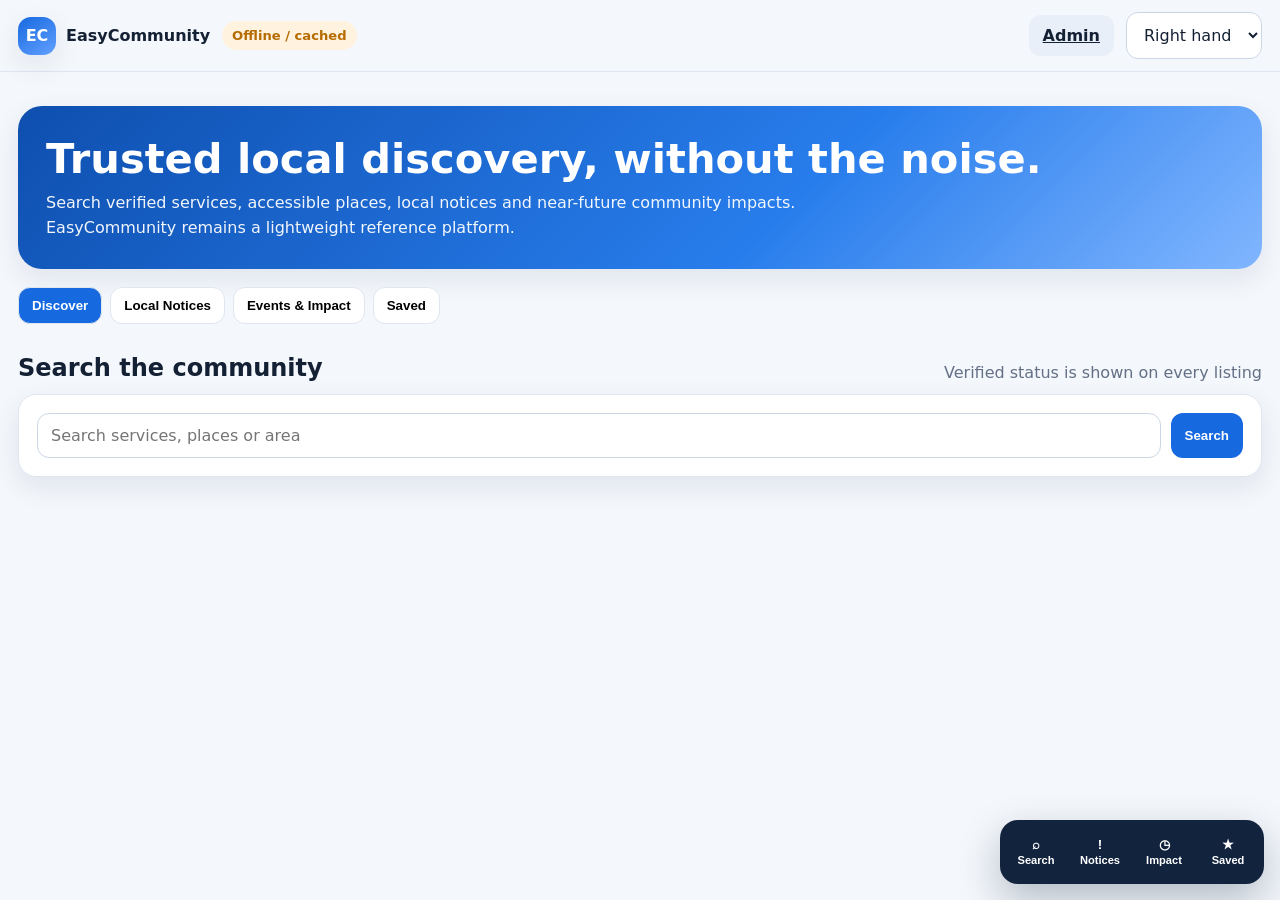
==== static/index.html @ f1a02aed "Publish EasyCommunity v0.1.1 controlled MVP" ====
<!doctype html><html lang="en"><head><meta charset="utf-8"><meta name="viewport" content="width=device-width,initial-scale=1"><meta name="theme-color" content="#1769e0"><link rel="manifest" href="/manifest.webmanifest"><link rel="stylesheet" href="/static/app.css"><title>EasyCommunity</title></head><body data-hand="right"><div class="topbar"><div class="topbar-inner"><div class="brand"><span class="brand-mark">EC</span>EasyCommunity</div><span id="health" class="status">Checking…</span><span class="spacer"></span><a class="btn desktop-only" href="/admin">Admin</a><select id="handMode" aria-label="Single-hand mode" style="width:auto"><option value="right">Right hand</option><option value="left">Left hand</option></select></div></div><main class="app-shell"><section class="hero"><h1>Trusted local discovery, without the noise.</h1><p>Search verified services, accessible places, local notices and near-future community impacts. EasyCommunity remains a lightweight reference platform.</p></section><div class="tabs"><button class="tab active" data-view="discover">Discover</button><button class="tab" data-view="notices">Local Notices</button><button class="tab" data-view="events">Events & Impact</button><button class="tab" data-view="saved">Saved</button></div><section id="discover" class="view active"><div class="section-title"><h2>Search the community</h2><span class="muted">Verified status is shown on every listing</span></div><div class="card"><div class="search-row"><input id="q" class="input" placeholder="Search services, places or area"><button id="searchBtn" class="btn primary">Search</button></div></div><div id="listings" class="grid cards" style="margin-top:14px"></div></section><section id="notices" class="view"><div class="section-title"><h2>Verified local notices</h2></div><div id="noticesList" class="list"></div></section><section id="events" class="view"><div class="section-title"><h2>Near-future local impact</h2><span class="muted">Possible effects, not certainty</span></div><div id="eventsList" class="list"></div></section><section id="saved" class="view"><div class="section-title"><h2>Saved items</h2></div><div id="savedList" class="list"></div></section></main><nav class="dock" aria-label="Quick actions"><button data-view="discover">⌕<br><small>Search</small></button><button data-view="notices">!<br><small>Notices</small></button><button data-view="events">◷<br><small>Impact</small></button><button data-view="saved">★<br><small>Saved</small></button></nav><div id="toast" class="toast"></div><script src="/static/common.js"></script><script src="/static/community.js"></script></body></html>
---- static/app.css ----
:root{--bg:#f4f7fb;--panel:#fff;--text:#142033;--muted:#637086;--primary:#1769e0;--primary2:#0e4faf;--ok:#17864d;--warn:#b66b00;--danger:#bd2c38;--line:#dfe6f0;--shadow:0 10px 28px rgba(25,48,86,.09);--radius:18px;--dock-side:right}
*{box-sizing:border-box}html{font-family:Inter,system-ui,-apple-system,Segoe UI,Roboto,sans-serif;background:var(--bg);color:var(--text)}body{margin:0;min-height:100vh}a{color:inherit}.app-shell{max-width:1280px;margin:auto;padding:16px 18px 88px}.topbar{position:sticky;top:0;z-index:20;background:rgba(244,247,251,.92);backdrop-filter:blur(12px);border-bottom:1px solid var(--line)}.topbar-inner{max-width:1280px;margin:auto;padding:12px 18px;display:flex;align-items:center;gap:12px}.brand{display:flex;align-items:center;gap:10px;font-weight:800}.brand-mark{width:38px;height:38px;border-radius:13px;background:linear-gradient(145deg,var(--primary),#62a0ff);display:grid;place-items:center;color:white;box-shadow:var(--shadow)}.spacer{flex:1}.badge,.status{display:inline-flex;align-items:center;gap:6px;padding:7px 10px;border-radius:999px;background:#edf4ff;color:var(--primary2);font-size:.82rem;font-weight:700}.status.live{background:#eaf8ef;color:var(--ok)}.status.stale{background:#fff3df;color:var(--warn)}.hero{background:linear-gradient(135deg,#0e4faf,#287dec 62%,#81b6ff);color:#fff;border-radius:24px;padding:28px;box-shadow:var(--shadow);margin:18px 0}.hero h1{font-size:clamp(1.65rem,4vw,2.6rem);margin:0 0 8px}.hero p{max-width:760px;line-height:1.55;margin:0;opacity:.94}.grid{display:grid;gap:16px}.grid.cards{grid-template-columns:repeat(auto-fit,minmax(220px,1fr))}.grid.two{grid-template-columns:repeat(auto-fit,minmax(320px,1fr))}.card{background:var(--panel);border:1px solid var(--line);border-radius:var(--radius);padding:18px;box-shadow:var(--shadow)}.card h2,.card h3{margin:0 0 10px}.metric{font-size:1.75rem;font-weight:800}.muted{color:var(--muted)}.section-title{display:flex;align-items:end;justify-content:space-between;gap:12px;margin:26px 0 12px}.section-title h2{margin:0}.search-row{display:flex;gap:10px;flex-wrap:wrap}.input,select,textarea{width:100%;padding:12px 13px;border:1px solid #cbd6e5;border-radius:12px;background:white;font:inherit;color:var(--text)}.search-row .input{flex:1;min-width:220px}.btn{border:0;border-radius:12px;padding:11px 14px;background:#e9eff8;color:var(--text);font-weight:750;cursor:pointer}.btn.primary{background:var(--primary);color:#fff}.btn.success{background:var(--ok);color:#fff}.btn.warn{background:#fff0d5;color:#8c5400}.btn.danger{background:#ffe6e8;color:var(--danger)}.btn:disabled{opacity:.5;cursor:not-allowed}.list{display:grid;gap:12px}.list-item{border:1px solid var(--line);border-radius:14px;padding:14px;background:#fff}.list-item header{display:flex;justify-content:space-between;gap:12px;align-items:flex-start}.chips{display:flex;flex-wrap:wrap;gap:7px;margin-top:9px}.chip{padding:5px 8px;border-radius:999px;background:#f0f4fa;color:#41506a;font-size:.78rem}.chip.ok{background:#e9f8ef;color:var(--ok)}.chip.warn{background:#fff3df;color:var(--warn)}.chip.danger{background:#ffe9eb;color:var(--danger)}.tabs{display:flex;gap:8px;overflow:auto;padding-bottom:4px}.tab{white-space:nowrap;border:1px solid var(--line);background:#fff;padding:10px 13px;border-radius:12px;font-weight:700;cursor:pointer}.tab.active{background:var(--primary);color:#fff}.view{display:none}.view.active{display:block}.dock{position:fixed;z-index:40;bottom:16px;display:flex;gap:8px;background:#12233d;color:#fff;padding:8px;border-radius:18px;box-shadow:0 16px 40px rgba(16,35,65,.28)}body[data-hand='right'] .dock{right:16px;left:auto}body[data-hand='left'] .dock{left:16px;right:auto}.dock button{border:0;background:transparent;color:#fff;min-width:56px;min-height:48px;border-radius:12px;font-weight:700}.dock button:hover{background:rgba(255,255,255,.12)}.form-grid{display:grid;gap:12px;grid-template-columns:repeat(auto-fit,minmax(210px,1fr))}.form-grid .full{grid-column:1/-1}.banner{padding:12px 14px;border-radius:14px;background:#edf4ff;border:1px solid #cfe0fa;margin:12px 0}.banner.warn{background:#fff4df;border-color:#f2d49c}.banner.danger{background:#ffecee;border-color:#f3bcc1}.timeline{display:grid;gap:8px}.timeline div{display:flex;gap:10px;align-items:center}.dot{width:11px;height:11px;border-radius:50%;background:#c8d4e5}.dot.done{background:var(--ok)}.table-wrap{overflow:auto}.table{width:100%;border-collapse:collapse;background:#fff}.table th,.table td{text-align:left;border-bottom:1px solid var(--line);padding:11px;vertical-align:top}.table th{font-size:.82rem;color:var(--muted);text-transform:uppercase;letter-spacing:.04em}.bar{height:10px;background:#e7edf6;border-radius:999px;overflow:hidden}.bar span{display:block;height:100%;background:linear-gradient(90deg,var(--primary),#78adff)}.sr-only{position:absolute;width:1px;height:1px;padding:0;margin:-1px;overflow:hidden;clip:rect(0,0,0,0);white-space:nowrap;border:0}.toast{position:fixed;top:76px;right:18px;z-index:50;background:#10233f;color:#fff;padding:12px 16px;border-radius:12px;box-shadow:var(--shadow);display:none;max-width:340px}.toast.show{display:block}@media(max-width:650px){.app-shell{padding:12px 12px 94px}.topbar-inner{padding:10px 12px}.hero{padding:22px 18px}.desktop-only{display:none}.card{padding:15px}.dock{left:12px!important;right:12px!important;justify-content:space-around}.dock button{flex:1}.section-title{align-items:flex-start;flex-direction:column}}
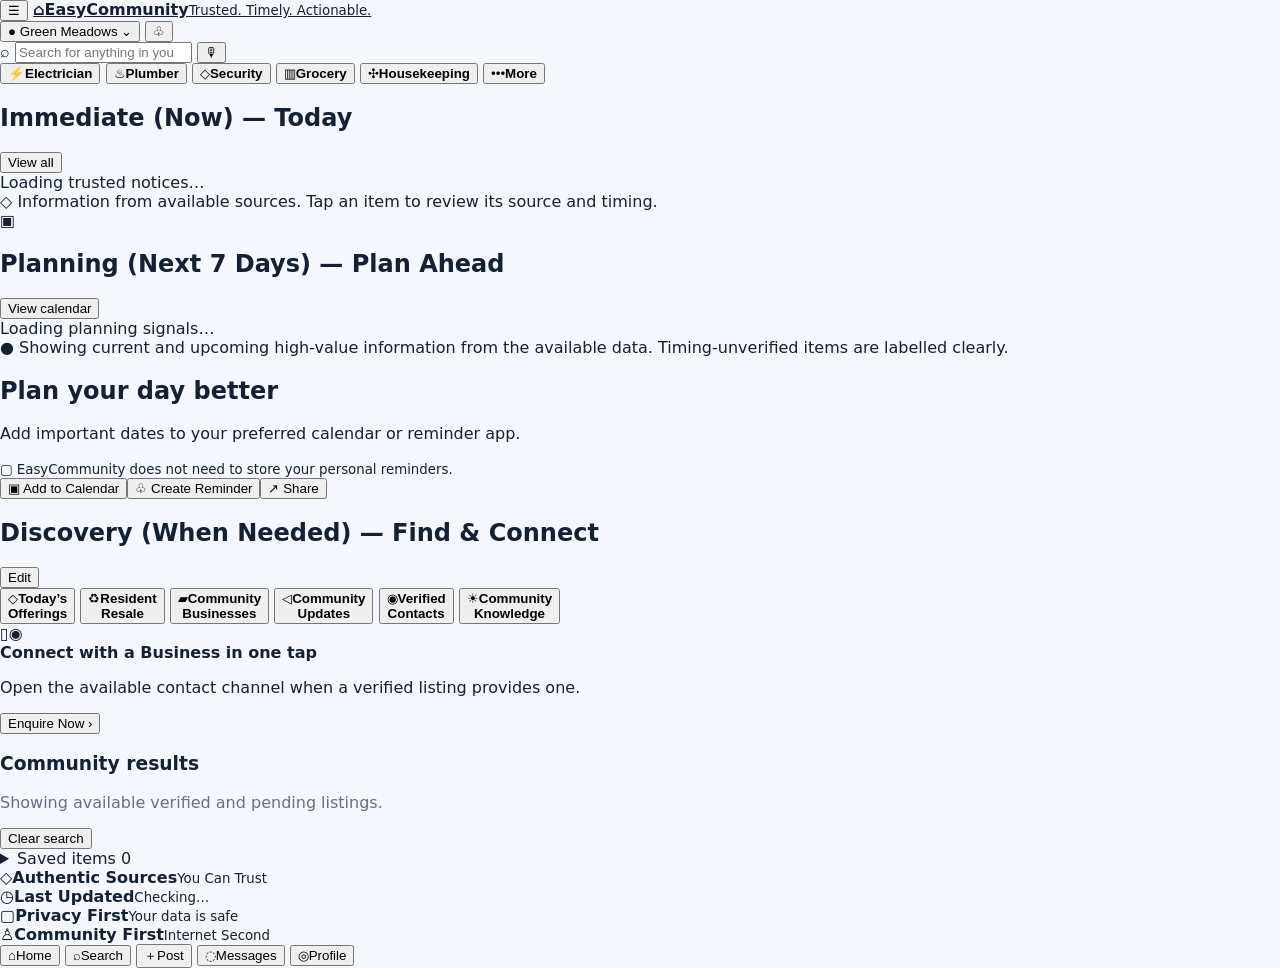
==== commit 33264057: "Align EasyCommunity home to approved prototype" ====
--- a/static/index.html
+++ b/static/index.html
@@ -1 +1,95 @@
-<!doctype html><html lang="en"><head><meta charset="utf-8"><meta name="viewport" content="width=device-width,initial-scale=1"><meta name="theme-color" content="#1769e0"><link rel="manifest" href="/manifest.webmanifest"><link rel="stylesheet" href="/static/app.css"><title>EasyCommunity</title></head><body data-hand="right"><div class="topbar"><div class="topbar-inner"><div class="brand"><span class="brand-mark">EC</span>EasyCommunity</div><span id="health" class="status">Checking…</span><span class="spacer"></span><a class="btn desktop-only" href="/admin">Admin</a><select id="handMode" aria-label="Single-hand mode" style="width:auto"><option value="right">Right hand</option><option value="left">Left hand</option></select></div></div><main class="app-shell"><section class="hero"><h1>Trusted local discovery, without the noise.</h1><p>Search verified services, accessible places, local notices and near-future community impacts. EasyCommunity remains a lightweight reference platform.</p></section><div class="tabs"><button class="tab active" data-view="discover">Discover</button><button class="tab" data-view="notices">Local Notices</button><button class="tab" data-view="events">Events & Impact</button><button class="tab" data-view="saved">Saved</button></div><section id="discover" class="view active"><div class="section-title"><h2>Search the community</h2><span class="muted">Verified status is shown on every listing</span></div><div class="card"><div class="search-row"><input id="q" class="input" placeholder="Search services, places or area"><button id="searchBtn" class="btn primary">Search</button></div></div><div id="listings" class="grid cards" style="margin-top:14px"></div></section><section id="notices" class="view"><div class="section-title"><h2>Verified local notices</h2></div><div id="noticesList" class="list"></div></section><section id="events" class="view"><div class="section-title"><h2>Near-future local impact</h2><span class="muted">Possible effects, not certainty</span></div><div id="eventsList" class="list"></div></section><section id="saved" class="view"><div class="section-title"><h2>Saved items</h2></div><div id="savedList" class="list"></div></section></main><nav class="dock" aria-label="Quick actions"><button data-view="discover">⌕<br><small>Search</small></button><button data-view="notices">!<br><small>Notices</small></button><button data-view="events">◷<br><small>Impact</small></button><button data-view="saved">★<br><small>Saved</small></button></nav><div id="toast" class="toast"></div><script src="/static/common.js"></script><script src="/static/community.js"></script></body></html>
+<!doctype html>
+<html lang="en">
+<head>
+  <meta charset="utf-8">
+  <meta name="viewport" content="width=device-width,initial-scale=1,viewport-fit=cover">
+  <meta name="theme-color" content="#0a8f46">
+  <meta name="description" content="EasyCommunity trusted, timely and actionable community information">
+  <link rel="manifest" href="/manifest.webmanifest">
+  <link rel="stylesheet" href="/static/app.css">
+  <title>EasyCommunity · Trusted. Timely. Actionable.</title>
+</head>
+<body>
+<a class="sr-only focusable" href="#main">Skip to main content</a>
+<header class="community-header">
+  <button class="header-icon" id="btnMenu" type="button" aria-label="Open menu">☰</button>
+  <a class="community-brand" href="#main" aria-label="EasyCommunity home"><span class="community-mark" aria-hidden="true"><i></i><b>⌂</b><i></i></span><span><strong>Easy<span>Community</span></strong><small>Trusted. Timely. Actionable.</small></span></a>
+  <div class="community-header-actions">
+    <button class="community-location" id="communityLocation" type="button" aria-label="Selected community Green Meadows"><span aria-hidden="true">●</span> Green Meadows <span aria-hidden="true">⌄</span></button>
+    <button class="header-icon notification-button" id="notificationButton" type="button" aria-label="Notifications">♧<span id="notificationBadge" class="notification-badge" hidden></span></button>
+  </div>
+</header>
+
+<main id="main" class="community-shell">
+  <section class="global-search" aria-label="Community search">
+    <span aria-hidden="true">⌕</span>
+    <input id="q" type="search" placeholder="Search for anything in your community..." aria-label="Search for anything in your community">
+    <button id="voiceSearch" type="button" aria-label="Voice search unavailable in this build">🎙</button>
+  </section>
+
+  <section class="service-shortcuts" aria-label="Popular community services">
+    <button class="service-shortcut" data-search="electrician"><span class="shortcut-icon yellow">⚡</span><strong>Electrician</strong></button>
+    <button class="service-shortcut" data-search="plumber"><span class="shortcut-icon blue">♨</span><strong>Plumber</strong></button>
+    <button class="service-shortcut" data-search="security"><span class="shortcut-icon navy">◇</span><strong>Security</strong></button>
+    <button class="service-shortcut" data-search="grocery"><span class="shortcut-icon orange">▥</span><strong>Grocery</strong></button>
+    <button class="service-shortcut" data-search="housekeeping"><span class="shortcut-icon green">✣</span><strong>Housekeeping</strong></button>
+    <button class="service-shortcut" id="moreServices" type="button"><span class="shortcut-icon gray">•••</span><strong>More</strong></button>
+  </section>
+
+  <section id="immediate" class="home-panel immediate-panel" aria-labelledby="immediateHeading">
+    <div class="panel-heading"><div><span class="heading-icon critical" aria-hidden="true"></span><h1 id="immediateHeading">Immediate (Now) — Today</h1></div><button class="panel-link" id="viewAllNotices" type="button">View all</button></div>
+    <div id="noticesList" class="notice-stack" aria-live="polite"><div class="loading-card">Loading trusted notices…</div></div>
+    <div class="trust-note">◇ Information from available sources. Tap an item to review its source and timing.</div>
+  </section>
+
+  <section id="planning" class="home-panel planning-panel" aria-labelledby="planningHeading">
+    <div class="panel-heading"><div><span class="heading-icon calendar" aria-hidden="true">▣</span><h2 id="planningHeading">Planning (Next 7 Days) — Plan Ahead</h2></div><button class="panel-link" id="viewCalendar" type="button">View calendar</button></div>
+    <div id="planningList" class="planning-stack" aria-live="polite"><div class="loading-card">Loading planning signals…</div></div>
+    <div class="planning-note">● Showing current and upcoming high-value information from the available data. Timing-unverified items are labelled clearly.</div>
+  </section>
+
+  <section class="day-planner" aria-labelledby="dayPlannerHeading">
+    <div><h2 id="dayPlannerHeading">Plan your day better</h2><p>Add important dates to your preferred calendar or reminder app.</p><small>▢ EasyCommunity does not need to store your personal reminders.</small></div>
+    <div class="day-actions"><button id="addCalendar" type="button">▣ Add to Calendar</button><button id="createReminder" type="button">♧ Create Reminder</button><button id="sharePlanning" type="button">↗ Share</button></div>
+  </section>
+
+  <section id="discovery" class="home-panel discovery-panel" aria-labelledby="discoveryHeading">
+    <div class="panel-heading"><div><span class="heading-icon discovery" aria-hidden="true"></span><h2 id="discoveryHeading">Discovery (When Needed) — Find & Connect</h2></div><button class="panel-link" id="editDiscovery" type="button">Edit</button></div>
+    <div class="discovery-shortcuts">
+      <button data-search="offer"><span class="discovery-icon">◇</span><strong>Today’s<br>Offerings</strong></button>
+      <button data-search="resale"><span class="discovery-icon purple">♻</span><strong>Resident<br>Resale</strong></button>
+      <button data-search="business"><span class="discovery-icon orange">▰</span><strong>Community<br>Businesses</strong></button>
+      <button data-search="community"><span class="discovery-icon blue">◁</span><strong>Community<br>Updates</strong></button>
+      <button data-search="contact"><span class="discovery-icon green">◉</span><strong>Verified<br>Contacts</strong></button>
+      <button data-search="knowledge"><span class="discovery-icon yellow">☀</span><strong>Community<br>Knowledge</strong></button>
+    </div>
+
+    <div class="connect-banner"><div class="connect-illustration" aria-hidden="true">▯<span>◉</span></div><div><strong>Connect with a Business in one tap</strong><p>Open the available contact channel when a verified listing provides one.</p></div><button id="enquireNow" type="button">Enquire Now ›</button></div>
+
+    <div class="discovery-results-heading"><div><h3>Community results</h3><p id="searchContext" class="muted">Showing available verified and pending listings.</p></div><button id="clearSearch" type="button">Clear search</button></div>
+    <div id="listings" class="listing-grid" aria-live="polite"></div>
+
+    <details class="saved-drawer"><summary>Saved items <span id="savedCount">0</span></summary><div id="savedList" class="saved-list"></div></details>
+  </section>
+
+  <section class="trust-footer" aria-label="EasyCommunity trust signals">
+    <div><span>◇</span><strong>Authentic Sources</strong><small>You Can Trust</small></div>
+    <div><span>◷</span><strong>Last Updated</strong><small id="lastUpdated">Checking…</small></div>
+    <div><span>▢</span><strong>Privacy First</strong><small>Your data is safe</small></div>
+    <div><span>♙</span><strong>Community First</strong><small>Internet Second</small></div>
+  </section>
+</main>
+
+<nav class="community-bottom-nav" aria-label="EasyCommunity navigation">
+  <button class="active" data-scroll="main" type="button">⌂<span>Home</span></button>
+  <button data-scroll="global-search" id="navSearch" type="button">⌕<span>Search</span></button>
+  <button class="post-button" id="navPost" type="button">＋<span>Post</span></button>
+  <button id="navMessages" type="button">◌<span>Messages</span></button>
+  <button id="navProfile" type="button">◎<span>Profile</span></button>
+</nav>
+
+<div id="toast" class="toast" role="status"></div>
+<script src="/static/common.js"></script>
+<script src="/static/community.js"></script>
+</body>
+</html>
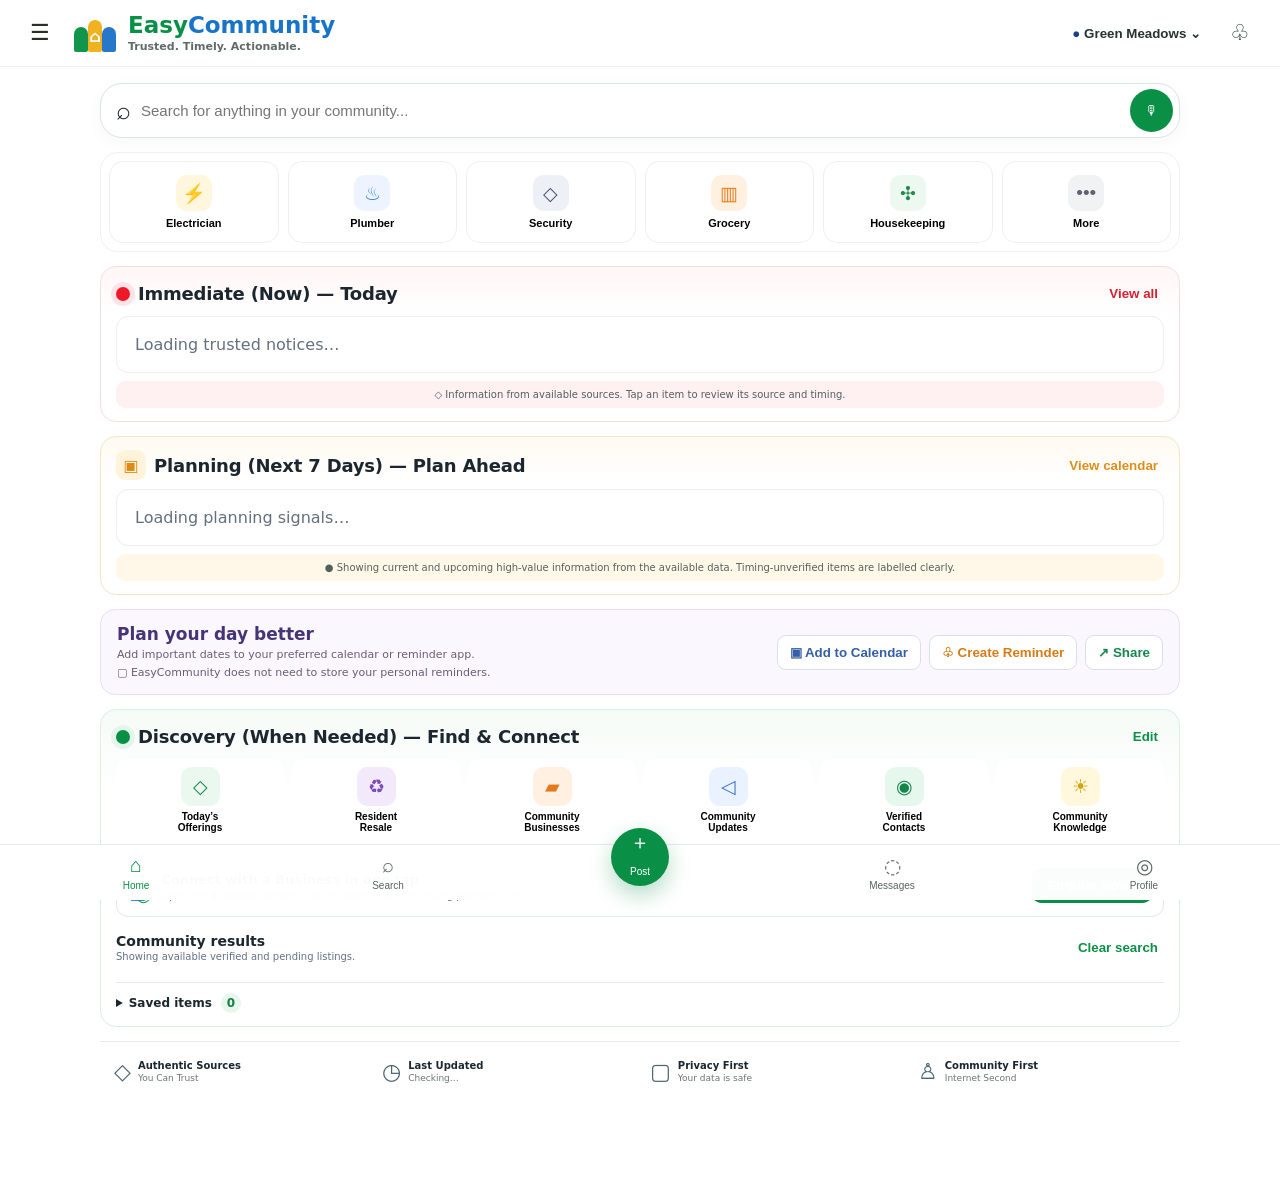
==== commit 983f73fd: "Preserve EasyCommunity governed navigation compatibility" ====
--- a/static/index.html
+++ b/static/index.html
@@ -7,12 +7,13 @@
   <meta name="description" content="EasyCommunity trusted, timely and actionable community information">
   <link rel="manifest" href="/manifest.webmanifest">
   <link rel="stylesheet" href="/static/app.css">
+  <link rel="stylesheet" href="/static/community-prototype.css">
   <title>EasyCommunity · Trusted. Timely. Actionable.</title>
 </head>
 <body>
 <a class="sr-only focusable" href="#main">Skip to main content</a>
 <header class="community-header">
-  <button class="header-icon" id="btnMenu" type="button" aria-label="Open menu">☰</button>
+  <button class="header-icon" id="communityMenuButton" type="button" aria-label="Open menu">☰</button>
   <a class="community-brand" href="#main" aria-label="EasyCommunity home"><span class="community-mark" aria-hidden="true"><i></i><b>⌂</b><i></i></span><span><strong>Easy<span>Community</span></strong><small>Trusted. Timely. Actionable.</small></span></a>
   <div class="community-header-actions">
     <button class="community-location" id="communityLocation" type="button" aria-label="Selected community Green Meadows"><span aria-hidden="true">●</span> Green Meadows <span aria-hidden="true">⌄</span></button>
@@ -78,6 +79,13 @@
     <div><span>▢</span><strong>Privacy First</strong><small>Your data is safe</small></div>
     <div><span>♙</span><strong>Community First</strong><small>Internet Second</small></div>
   </section>
+
+  <div class="sr-only" aria-hidden="true" data-governed-navigation-compatibility>
+    <button type="button" data-view="discover">Discover</button>
+    <button type="button" data-view="notices">Notices</button>
+    <button type="button" data-view="events">Events</button>
+    <button type="button" data-view="saved">Saved</button>
+  </div>
 </main>
 
 <nav class="community-bottom-nav" aria-label="EasyCommunity navigation">
--- a/static/community-prototype.css
+++ b/static/community-prototype.css
@@ -0,0 +1,2 @@
+:root{--ec-green:#0a8f46;--ec-green-dark:#08743a;--ec-blue:#1874c9;--ec-text:#1c262f;--ec-muted:#64707b;--ec-line:#e6ebe8;--ec-red:#d6202f;--ec-amber:#df8d1a;--ec-purple:#7146b6;--ec-soft-red:#fff6f6;--ec-soft-amber:#fffaf1;--ec-soft-green:#f5fbf7;--ec-soft-purple:#faf7ff}
+body{background:#fff;color:var(--ec-text);padding-bottom:86px}.focusable:focus{position:fixed;clip:auto;width:auto;height:auto;left:10px;top:10px;background:#fff;padding:10px;z-index:1000}.community-header{position:sticky;top:0;z-index:30;background:rgba(255,255,255,.98);backdrop-filter:blur(14px);display:grid;grid-template-columns:auto minmax(180px,1fr) auto;align-items:center;gap:12px;padding:11px 18px;border-bottom:1px solid #edf0ee}.header-icon{border:0;background:transparent;min-width:44px;min-height:44px;font-size:22px;color:#25322b}.community-brand{display:flex;align-items:center;gap:9px;text-decoration:none}.community-brand>span:last-child{display:grid}.community-brand strong{font-size:23px;line-height:1;color:#0a8f46}.community-brand strong span{color:#1874c9}.community-brand small{font-size:11px;color:#5f6b65;font-weight:600;margin-top:3px}.community-mark{display:grid;grid-template-columns:repeat(3,14px);align-items:end;gap:0;width:45px;height:38px}.community-mark i,.community-mark b{display:grid;place-items:center;border-radius:10px 10px 3px 3px}.community-mark i{height:25px;background:#11954d}.community-mark i:last-child{background:#2878c9}.community-mark b{height:32px;background:#f0b221;color:#fff;font-size:16px}.community-header-actions{display:flex;align-items:center;gap:7px}.community-location{border:0;background:transparent;padding:9px 10px;border-radius:12px;font-weight:750;color:#26332c;min-height:44px}.community-location span:first-child{color:#1d3d88}.notification-button{position:relative}.notification-badge{position:absolute;right:2px;top:1px;min-width:18px;height:18px;border-radius:999px;background:#d6202f;color:#fff;font-size:10px;line-height:18px}.community-shell{max-width:1120px;margin:auto;padding:14px 20px 24px}.global-search{display:grid;grid-template-columns:auto 1fr auto;align-items:center;gap:10px;border:1px solid #dde4e0;border-radius:22px;padding:5px 6px 5px 15px;box-shadow:0 4px 16px rgba(25,60,40,.04);margin:2px 0 14px;background:#fff}.global-search>span{font-size:25px}.global-search input{border:0;outline:0;padding:12px 0;font-size:15px;min-width:0}.global-search button{border:0;width:43px;height:43px;border-radius:50%;background:var(--ec-green);color:#fff}.service-shortcuts{display:grid;grid-template-columns:repeat(6,1fr);gap:9px;padding:8px;border:1px solid #eef1ef;border-radius:18px;margin-bottom:14px}.service-shortcut{border:1px solid #edf0ee;background:#fff;border-radius:14px;min-height:82px;display:grid;justify-items:center;align-content:center;gap:6px;padding:8px 4px}.service-shortcut strong{font-size:11px}.shortcut-icon{width:36px;height:36px;border-radius:11px;display:grid;place-items:center;font-size:19px}.shortcut-icon.yellow{background:#fff7dd;color:#e8a800}.shortcut-icon.blue{background:#edf4ff;color:#4285da}.shortcut-icon.navy{background:#eef0f7;color:#465273}.shortcut-icon.orange{background:#fff0df;color:#e87d1f}.shortcut-icon.green{background:#edf8f1;color:#208c4c}.shortcut-icon.gray{background:#f1f2f4;color:#5f6370}.home-panel{border:1px solid var(--ec-line);border-radius:16px;margin:14px 0;padding:13px 15px;background:#fff}.immediate-panel{background:linear-gradient(180deg,var(--ec-soft-red),#fff 30%);border-color:#f5dede}.planning-panel{background:linear-gradient(180deg,var(--ec-soft-amber),#fff 28%);border-color:#f4e6c9}.discovery-panel{background:linear-gradient(180deg,var(--ec-soft-green),#fff 26%);border-color:#dcefe3}.panel-heading{display:flex;align-items:center;justify-content:space-between;gap:12px;margin-bottom:9px}.panel-heading>div{display:flex;align-items:center;gap:8px}.panel-heading h1,.panel-heading h2{font-size:18px;margin:0;letter-spacing:-.2px}.panel-link{border:0;background:transparent;font-weight:800;color:var(--ec-green);padding:6px}.immediate-panel .panel-link{color:var(--ec-red)}.planning-panel .panel-link{color:var(--ec-amber)}.heading-icon{width:14px;height:14px;border-radius:50%;display:inline-grid;place-items:center}.heading-icon.critical{background:#ee1828;box-shadow:0 0 0 5px #ffe4e7}.heading-icon.calendar{width:30px;height:30px;border-radius:9px;background:#fff3db;color:#dc8b17}.heading-icon.discovery{background:#0a8f46;box-shadow:0 0 0 5px #e4f6ec}.notice-stack,.planning-stack{display:grid;gap:0;border:1px solid #ecefed;border-radius:12px;overflow:hidden;background:#fff}.loading-card{padding:18px;color:var(--ec-muted)}.notice-card{display:grid;grid-template-columns:54px minmax(0,1fr) minmax(160px,.55fr) auto;gap:12px;align-items:center;padding:12px;border-bottom:1px solid #ecefed}.notice-card:last-child{border-bottom:0}.notice-symbol{width:46px;height:46px;border-radius:50%;display:grid;place-items:center;font-size:22px;background:#eaf3ff;color:#3d79d8}.notice-symbol.warning{background:#fff1ca;color:#d68d17}.notice-symbol.safety{background:#f2eafc;color:#7950ba}.notice-copy h3{margin:0 0 3px;font-size:14px}.notice-copy p{margin:0;color:#4f5b54;font-size:12px}.notice-meta{display:grid;gap:3px;font-size:10px;color:#66716b}.notice-action{color:var(--ec-green);font-weight:800}.notice-chevron{border:0;background:transparent;font-size:24px}.status-pill{display:inline-flex;align-items:center;border-radius:999px;padding:3px 6px;font-size:9px;font-weight:850;margin-left:5px}.status-pill.resolved{background:#e9f8ef;color:#14814a}.status-pill.alert{background:#fff0e4;color:#d46a24}.status-pill.advisory{background:#fff2e9;color:#cb7138}.trust-note,.planning-note{margin-top:8px;border-radius:9px;padding:8px 10px;text-align:center;font-size:10px;color:#53615a}.trust-note{background:#fff0f2}.planning-note{background:#fff8e9}.planning-item{display:grid;grid-template-columns:78px 48px minmax(0,1fr) minmax(140px,.55fr) auto;gap:10px;align-items:center;padding:10px;border-bottom:1px solid #eee}.planning-item:last-child{border-bottom:0}.planning-date{font-size:11px;font-weight:800;text-align:center;color:#bd6814}.planning-icon{width:42px;height:42px;border-radius:12px;display:grid;place-items:center;background:#edf3ff;color:#3b6dc3;font-size:20px}.planning-copy h3{margin:0 0 3px;font-size:13px}.planning-copy p{margin:0;color:#56615b;font-size:11px}.planning-source{display:grid;gap:2px;font-size:9px}.source-verified{color:#087b3d;font-weight:800}.plan-button{border:1px solid #a9c1eb;background:#fff;color:#315fae;border-radius:9px;padding:8px 12px;font-weight:800}.day-planner{display:grid;grid-template-columns:1fr auto;align-items:center;gap:18px;background:var(--ec-soft-purple);border:1px solid #e8dff6;border-radius:15px;padding:14px 16px;margin:14px 0}.day-planner h2{margin:0 0 4px;font-size:17px;color:#473476}.day-planner p,.day-planner small{margin:0;color:#675e75;font-size:11px}.day-actions{display:flex;gap:8px}.day-actions button{border:1px solid #d9dfea;background:#fff;border-radius:9px;padding:9px 12px;font-weight:800;color:#345ea6}.day-actions button:nth-child(2){color:#d77b16}.day-actions button:nth-child(3){color:#17864d}.discovery-shortcuts{display:grid;grid-template-columns:repeat(6,1fr);gap:8px;margin:8px 0 12px}.discovery-shortcuts button{border:0;background:#fff;border-radius:12px;padding:8px 4px;display:grid;justify-items:center;gap:5px}.discovery-shortcuts strong{font-size:10px}.discovery-icon{width:39px;height:39px;border-radius:11px;display:grid;place-items:center;background:#eaf8ef;color:#168448;font-size:19px}.discovery-icon.purple{background:#f2eafb;color:#794bb7}.discovery-icon.orange{background:#fff0e2;color:#e6791c}.discovery-icon.blue{background:#eaf2ff;color:#3972cc}.discovery-icon.green{background:#e6f8ed;color:#16854b}.discovery-icon.yellow{background:#fff8dc;color:#d7a20c}.connect-banner{display:grid;grid-template-columns:auto 1fr auto;align-items:center;gap:14px;border:1px solid #e3e9e5;border-radius:12px;padding:11px;background:#fff}.connect-illustration{font-size:35px;color:#4c7ecb;position:relative}.connect-illustration span{font-size:18px;color:#12a150;position:absolute;right:-4px;bottom:0}.connect-banner strong{font-size:13px}.connect-banner p{margin:2px 0 0;font-size:10px;color:#637068}.connect-banner button{border:0;background:var(--ec-green);color:#fff;border-radius:9px;padding:10px 15px;font-weight:800}.discovery-results-heading{display:flex;align-items:center;justify-content:space-between;gap:10px;margin:16px 0 8px}.discovery-results-heading h3{margin:0;font-size:14px}.discovery-results-heading p{margin:2px 0 0;font-size:10px}.discovery-results-heading button{border:0;background:transparent;color:var(--ec-green);font-weight:800}.listing-grid{display:grid;grid-template-columns:repeat(3,1fr);gap:10px}.listing-card{border:1px solid #e5eae7;border-radius:12px;padding:12px;background:#fff;display:grid;gap:7px}.listing-card header{display:flex;justify-content:space-between;gap:8px}.listing-card h3{margin:0;font-size:13px}.listing-card p{margin:0;font-size:11px;color:#59655e}.listing-card .listing-meta{font-size:10px;color:#6f7a74}.listing-card button{border:1px solid #dce4df;background:#fff;border-radius:8px;padding:7px;font-weight:750}.saved-drawer{margin-top:12px;border-top:1px solid #e7ebe8;padding-top:10px}.saved-drawer summary{cursor:pointer;font-weight:800;font-size:12px}.saved-drawer summary span{display:inline-grid;place-items:center;min-width:20px;height:20px;border-radius:999px;background:#e9f6ee;color:#147f46;margin-left:5px}.saved-list{display:grid;gap:7px;margin-top:8px}.saved-item{display:flex;justify-content:space-between;gap:10px;border:1px solid #e7ebe8;border-radius:9px;padding:9px;background:#fff}.saved-item h4{margin:0;font-size:11px}.saved-item button{border:0;background:transparent;color:#a53a3a}.trust-footer{display:grid;grid-template-columns:repeat(4,1fr);border-top:1px solid #e8ece9;margin-top:14px;padding:13px 4px 4px}.trust-footer div{display:grid;grid-template-columns:auto 1fr;grid-template-areas:"icon strong" "icon small";gap:0 7px;align-items:center;padding:4px 10px}.trust-footer div>span{grid-area:icon;font-size:22px;color:#4d6472}.trust-footer strong{grid-area:strong;font-size:10px}.trust-footer small{grid-area:small;font-size:9px;color:#6a756f}.community-bottom-nav{position:fixed;left:0;right:0;bottom:0;z-index:40;background:rgba(255,255,255,.98);border-top:1px solid #e6ebe8;display:grid;grid-template-columns:repeat(5,1fr);padding:8px max(10px,env(safe-area-inset-right)) calc(8px + env(safe-area-inset-bottom))}.community-bottom-nav button{border:0;background:transparent;display:grid;justify-items:center;gap:2px;font-size:20px;color:#59645e}.community-bottom-nav span{font-size:10px}.community-bottom-nav .active{color:var(--ec-green)}.community-bottom-nav .post-button{width:58px;height:58px;border-radius:50%;background:var(--ec-green);color:#fff;margin:-25px auto 0;box-shadow:0 9px 22px rgba(10,143,70,.3)}@media(max-width:850px){.community-header-actions .community-location{display:none}.listing-grid{grid-template-columns:repeat(2,1fr)}.notice-card{grid-template-columns:50px 1fr auto}.notice-meta{grid-column:2/3}.planning-item{grid-template-columns:65px 42px 1fr auto}.planning-source{grid-column:3/4}.service-shortcuts,.discovery-shortcuts{overflow-x:auto;grid-template-columns:repeat(6,minmax(92px,1fr))}.day-planner{grid-template-columns:1fr}.day-actions{flex-wrap:wrap}}@media(max-width:560px){.community-header{grid-template-columns:auto 1fr auto;padding:9px 10px}.community-brand strong{font-size:20px}.community-mark{transform:scale(.9);transform-origin:left center}.community-shell{padding:11px 11px 22px}.service-shortcuts{grid-template-columns:repeat(6,86px);gap:5px}.panel-heading h1,.panel-heading h2{font-size:15px}.notice-card{grid-template-columns:44px 1fr auto;gap:8px;padding:10px}.notice-symbol{width:38px;height:38px;font-size:18px}.notice-meta{grid-column:2/4}.planning-item{grid-template-columns:58px 36px 1fr;gap:7px}.planning-item .plan-button{grid-column:3/4;justify-self:start}.planning-source{grid-column:3/4}.planning-date{font-size:10px}.planning-icon{width:34px;height:34px}.day-actions{display:grid;grid-template-columns:1fr 1fr}.day-actions button:last-child{grid-column:1/-1}.discovery-shortcuts{grid-template-columns:repeat(6,82px);gap:4px}.connect-banner{grid-template-columns:auto 1fr}.connect-banner button{grid-column:1/-1}.listing-grid{grid-template-columns:1fr}.trust-footer{grid-template-columns:1fr 1fr}.community-bottom-nav{padding-left:4px;padding-right:4px}}
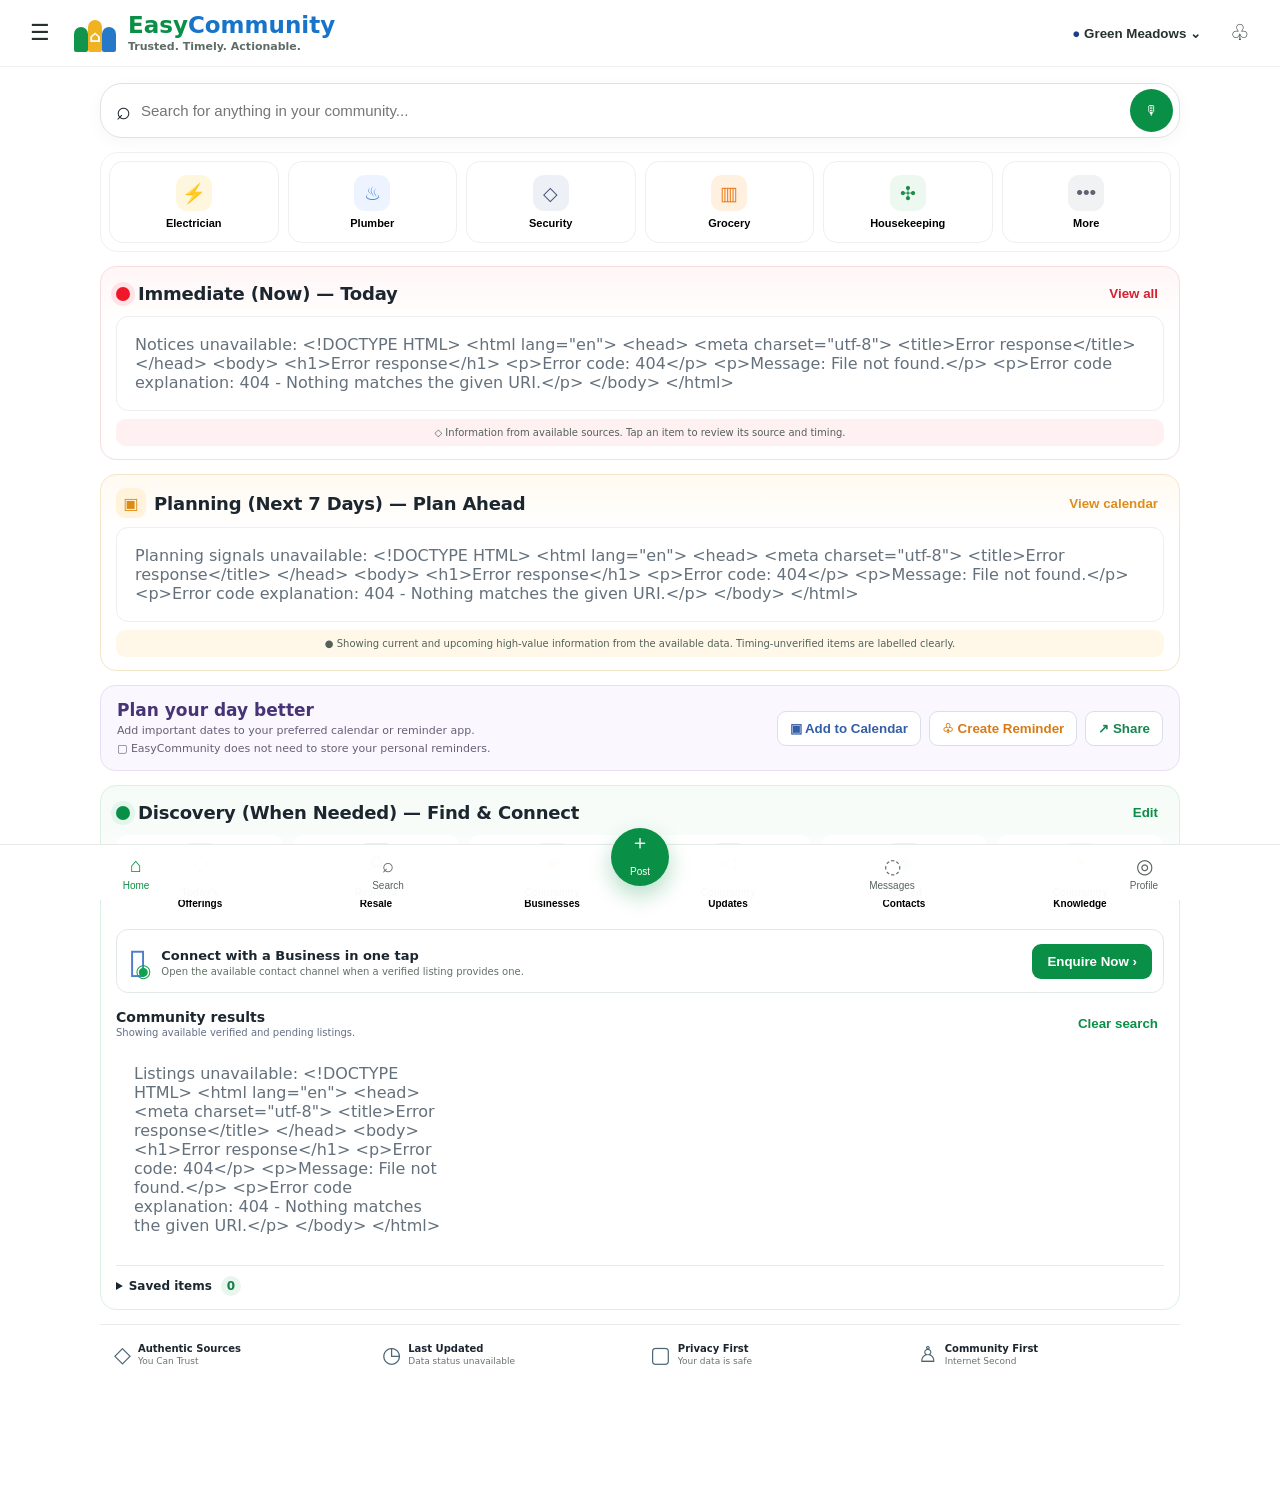
==== commit c30b8ff2: "Add hidden governed view compatibility anchors" ====
--- a/static/index.html
+++ b/static/index.html
@@ -85,6 +85,10 @@
     <button type="button" data-view="notices">Notices</button>
     <button type="button" data-view="events">Events</button>
     <button type="button" data-view="saved">Saved</button>
+    <section id="discover" class="view">Governed discover compatibility anchor</section>
+    <section id="notices" class="view">Governed notices compatibility anchor</section>
+    <section id="events" class="view">Governed events compatibility anchor</section>
+    <section id="saved" class="view">Governed saved compatibility anchor</section>
   </div>
 </main>
 
